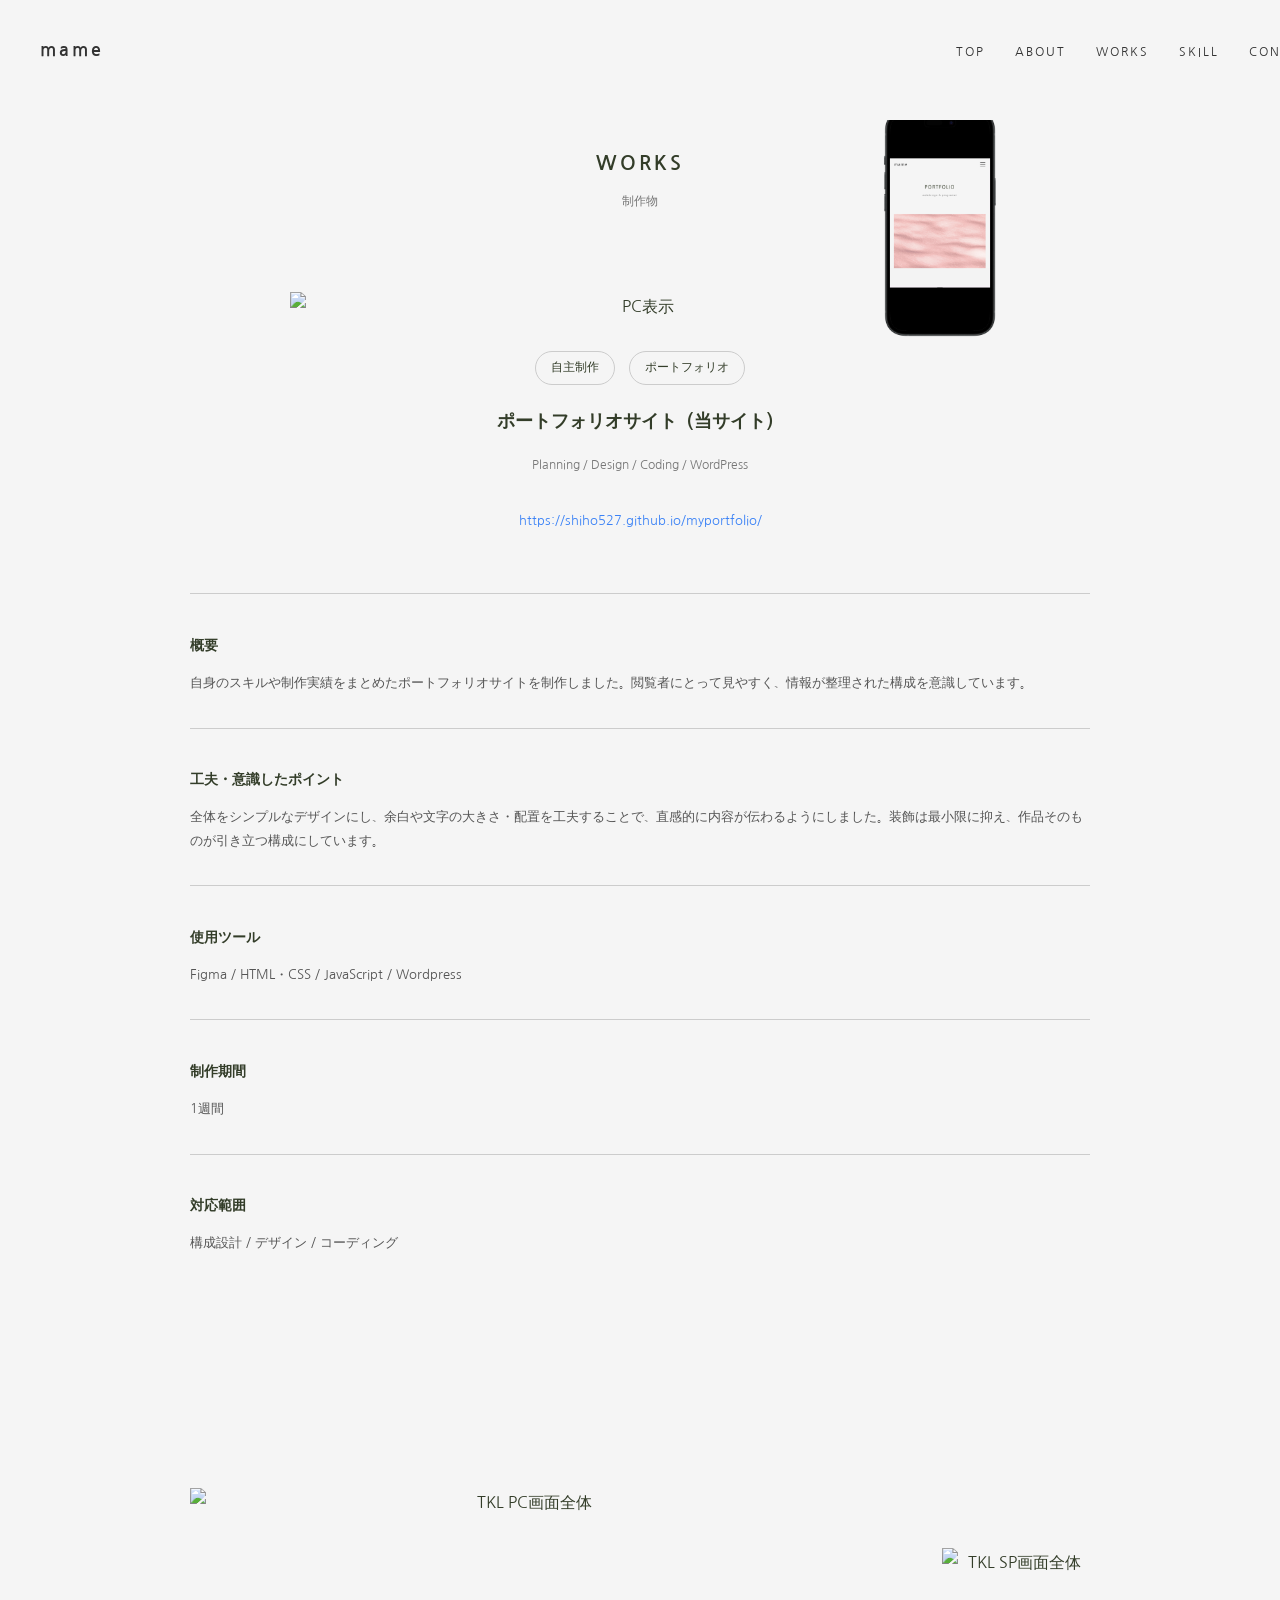
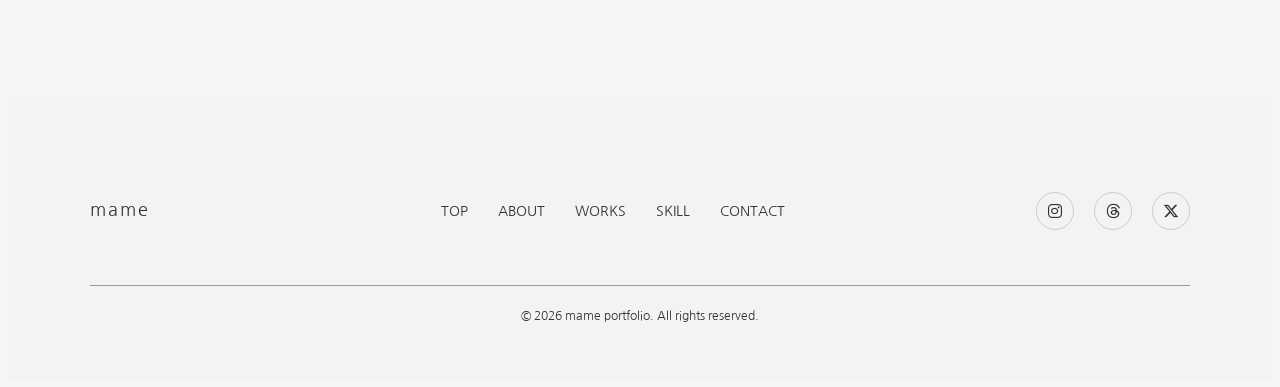
==== works-detail2.html @ fbf35c8f "works-detail2サイトのURL入力" ====
<!doctype html>
<html lang="ja">
  <head>
    <meta charset="utf-8" />
    <title>WORKS DETAIL</title>
    <meta name="viewport" content="width=device-width, initial-scale=1" />

    <link rel="stylesheet" href="https://unpkg.com/ress/dist/ress.min.css" />

    <!-- font -->
    <link rel="preconnect" href="https://fonts.googleapis.com" />
    <link rel="preconnect" href="https://fonts.gstatic.com" crossorigin />
    <link
      href="https://fonts.googleapis.com/css2?family=Nanum+Gothic&display=swap"
      rel="stylesheet"
    />

    <!-- アイコン -->
    <link
      rel="stylesheet"
      href="https://cdnjs.cloudflare.com/ajax/libs/font-awesome/6.5.0/css/all.min.css"
    />

    <link rel="stylesheet" href="css/main.css" />
  </head>

  <body>
    <!-- Header -->
    <header class="header">
      <div class="header-inner">
        <a href="index.html">
          <h1 class="logo">mame</h1>
        </a>

        <!-- ハンバーガー -->
        <div class="hamburger">
          <span></span>
          <span></span>
          <span></span>
        </div>

        <nav class="nav">
          <ul>
            <li><a href="index.html">TOP</a></li>
            <li><a href="index.html#about">ABOUT</a></li>
            <li><a href="index.html#works">WORKS</a></li>
            <li><a href="index.html#skill">SKILL</a></li>
            <li><a href="contact.html">CONTACT</a></li>
          </ul>
        </nav>
      </div>
    </header>

    <main>
      <!-- ===== Works Detail ===== -->
      <section class="works-detail">
        <div class="works-detail-inner">
          <!-- タイトル -->
          <div class="works-heading">
            <h2>WORKS</h2>
            <p>制作物</p>
          </div>

          <!-- メイン画像 -->
          <div class="works-visual">
            <div class="device pc">
              <img src="img/works2-pc.png" alt="PC表示" />
            </div>

            <div class="device sp">
              <img src="img/works2-sp.png" alt="スマホ表示" />
            </div>
          </div>

          <!-- タグ -->
          <div class="works-tags">
            <span>自主制作</span>
            <span>ポートフォリオ</span>
          </div>

          <!-- タイトル -->
          <h3 class="works-title">ポートフォリオサイト（当サイト）</h3>
          <p class="works-meta">Planning / Design / Coding / WordPress</p>

          <!-- URL -->
          <a
            href="https://shiho527.github.io/myportfolio/"
            class="works-link"
            target="_blank"
          >
            https://shiho527.github.io/myportfolio/
          </a>

          <!-- ===== 詳細 ===== -->
          <div class="works-info">
            <div class="info-block">
              <h4>概要</h4>
              <p>
                自身のスキルや制作実績をまとめたポートフォリオサイトを制作しました。閲覧者にとって見やすく、情報が整理された構成を意識しています。
              </p>
            </div>

            <div class="info-block">
              <h4>工夫・意識したポイント</h4>
              <p>
                全体をシンプルなデザインにし、余白や文字の大きさ・配置を工夫することで、直感的に内容が伝わるようにしました。装飾は最小限に抑え、作品そのものが引き立つ構成にしています。
              </p>
            </div>

            <div class="info-block">
              <h4>使用ツール</h4>
              <p>Figma / HTML・CSS / JavaScript / Wordpress</p>
            </div>

            <div class="info-block">
              <h4>制作期間</h4>
              <p>1週間</p>
            </div>

            <div class="info-block">
              <h4>対応範囲</h4>
              <p>構成設計 / デザイン / コーディング</p>
            </div>
          </div>

          <!-- ===== WEBページ画像 ===== -->
          <div class="works-page">
            <img
              src="img/works2-pc-detail.png"
              class="pc-page"
              alt="TKL PC画面全体"
            />
            <img
              src="img/works2-sp-detail.png"
              class="sp-page"
              alt="TKL SP画面全体"
            />
          </div>
        </div>
      </section>
    </main>

    <footer class="footer">
      <div class="footer-inner">
        <!-- 上段 -->
        <div class="footer-top">
          <!-- ロゴ -->
          <div class="footer-logo">
            <a href="index.html">
              <p>mame</p>
            </a>
          </div>

          <!-- ナビ -->
          <nav class="footer-nav">
            <ul>
              <li><a href="index.html">TOP</a></li>
              <li><a href="index.html#about">ABOUT</a></li>
              <li><a href="index.html#works">WORKS</a></li>
              <li><a href="index.html#skill">SKILL</a></li>
              <li><a href="contact.html">CONTACT</a></li>
            </ul>
          </nav>

          <!-- SNS -->
          <div class="footer-sns">
            <a
              href="https://www.instagram.com/_mame5555?igsh=YThjaHd5Mjh5M2Q2&utm_source=qr"
              ><i class="fa-brands fa-instagram"></i
            ></a>
            <a href="https://www.threads.com/@_mame5555?igshid=NTc4MTIwNjQ2YQ=="
              ><i class="fa-brands fa-threads"></i
            ></a>
            <a href="https://x.com/__mame5555?s=21&t=Xrj8gj-cx_z5ETrhMC7AMg"
              ><i class="fa-brands fa-x-twitter"></i
            ></a>
          </div>
        </div>

        <!-- 線 -->
        <div class="footer-line"></div>

        <!-- コピー -->
        <div class="footer-copy">
          <p>© 2026 mame portfolio. All rights reserved.</p>
        </div>
      </div>
    </footer>
  </body>
</html>
---- css/main.css ----
@charset "UTF-8";
/* ================= header ================= */
.header {
  position: fixed;
  top: 0;
  left: 0;
  width: 100%;
  height: 80px;
  padding: 20px 40px;
  background-color: #f5f5f5;
  z-index: 1000;
}
@media screen and (max-width: 768px) {
  .header {
    height: 70px;
    padding: 15px 20px;
  }
}
.header-inner {
  display: flex;
  justify-content: space-between;
  align-items: center;
}

/* ロゴ */
.logo {
  font-size: 18px;
  letter-spacing: 3px;
}

/* ================= ハンバーガー ================= */
.hamburger {
  display: none;
  width: 25px;
  height: 20px;
  position: relative;
  cursor: pointer;
  z-index: 1100;
}
.hamburger span {
  position: absolute;
  width: 100%;
  height: 2px;
  background: #333;
  left: 0;
  transition: 0.3s;
}
.hamburger span:nth-child(1) {
  top: 0;
}
.hamburger span:nth-child(2) {
  top: 9px;
}
.hamburger span:nth-child(3) {
  bottom: 0;
}
@media screen and (max-width: 768px) {
  .hamburger {
    display: block;
  }
}

/* ================= ナビ ================= */
.nav ul {
  display: flex;
  gap: 30px;
  list-style: none;
}
.nav a {
  text-decoration: none;
  color: #333;
  font-size: 12px;
  letter-spacing: 2px;
}
.nav a:hover {
  opacity: 0.6;
  color: #e1306c;
}
.nav {
  /* スマホ */
}
@media screen and (max-width: 768px) {
  .nav {
    position: fixed;
    top: 0;
    right: -100%;
    width: 70%;
    height: 100vh;
    background: #fff;
    padding-top: 100px;
    transition: 0.3s;
  }
  .nav ul {
    flex-direction: column;
    gap: 25px;
    text-align: center;
  }
}

/* ================= 開いた状態 ================= */
.header.open .nav {
  right: 0;
}
.header.open .hamburger span:nth-child(1) {
  transform: rotate(45deg);
  top: 9px;
}
.header.open .hamburger span:nth-child(2) {
  opacity: 0;
}
.header.open .hamburger span:nth-child(3) {
  transform: rotate(-45deg);
  bottom: 9px;
}

.about {
  background: #f3f3f3;
  padding: 120px 0;
}
@media screen and (max-width: 1024px) {
  .about {
    padding: 100px 0;
  }
}
@media screen and (max-width: 768px) {
  .about {
    padding: 80px 0;
  }
}
.about-inner {
  width: 90%;
  max-width: 1100px;
  margin: 0 auto;
}
.about {
  /* タイトル */
}
.about-heading {
  text-align: center;
  margin-bottom: 100px;
}
@media screen and (max-width: 768px) {
  .about-heading {
    margin-bottom: 60px;
  }
}
.about-heading h2 {
  font-size: 20px;
  letter-spacing: 4px;
  margin-bottom: 10px;
}
.about-heading p {
  font-size: 12px;
  color: #777;
  letter-spacing: 2px;
}
.about {
  /* コンテンツ */
}
.about-content {
  display: grid;
  grid-template-columns: 1fr 1fr;
  gap: 80px;
  align-items: center;
}
@media screen and (max-width: 1024px) {
  .about-content {
    gap: 40px;
  }
}
@media screen and (max-width: 768px) {
  .about-content {
    grid-template-columns: 1fr;
    gap: 40px;
  }
}
.about {
  /* 画像 */
}
.about-images {
  position: relative;
  height: 580px;
  width: 100%;
  max-width: 400px;
  margin: 0 auto;
}
.about-images .img-large {
  width: 280px;
  height: 280px;
  position: absolute;
  top: 0;
  left: 40%;
  transform: translateX(-50%) scale(0.98);
  opacity: 0;
  transition: opacity 1.2s ease, transform 1.2s ease;
}
.about-images .img-large img {
  width: 100%;
  height: 100%;
  -o-object-fit: cover;
     object-fit: cover;
}
.about-images .img-small {
  width: 180px;
  height: 220px;
  position: absolute;
  bottom: 0;
  left: 70%;
  transform: translateX(-50%) scale(0.98);
  opacity: 0;
  transition: opacity 1.2s ease, transform 1.2s ease;
  transition-delay: 0.3s;
}
.about-images .img-small img {
  width: 100%;
  height: 100%;
  -o-object-fit: cover;
     object-fit: cover;
}
.about-images .fade-in {
  opacity: 1;
  transform: translateX(-50%) scale(1);
}
.about-images {
  /* =============================
    タブレット
  ============================= */
}
@media screen and (max-width: 1024px) {
  .about-images {
    height: 480px;
  }
  .about-images .img-large {
    width: 240px;
    height: 240px;
  }
  .about-images .img-small {
    width: 150px;
    height: 190px;
    transform: translateX(-25%) scale(0.98);
  }
}
.about-images {
  /* =============================
    スマホ
  ============================= */
}
@media screen and (max-width: 768px) {
  .about-images {
    height: 320px;
  }
  .about-images .img-large {
    width: 200px;
    height: 200px;
    position: absolute;
    top: 0;
    left: 20%;
    transform: translateX(-50%) scale(0.98);
  }
  .about-images .img-small {
    width: 160px;
    height: 120px;
    position: absolute;
    bottom: 10%;
    left: 80%;
    transform: translateX(-50%) scale(0.98);
  }
  .about-images .fade-in {
    transform: translateX(-50%) scale(1);
  }
}
.about {
  /* テキスト */
}
@media screen and (max-width: 768px) {
  .about-text {
    text-align: center;
  }
}
.about-text h3 {
  font-size: 18px;
  letter-spacing: 3px;
  margin-bottom: 30px;
}
.about-text .name-jp {
  font-size: 12px;
  font-weight: 200;
}
.about-text p {
  font-size: 14px;
  line-height: 2;
  color: #333;
}

.works {
  background: #f3f3f3;
  padding: 120px 0 80px;
}
@media screen and (max-width: 1024px) {
  .works {
    padding: 100px 0 60px;
  }
}
@media screen and (max-width: 768px) {
  .works {
    padding: 80px 0 40px;
  }
}
.works-inner {
  width: 90%;
  max-width: 1100px;
  margin: 0 auto;
}
.works {
  /* ===== タイトル ===== */
}
.works-heading {
  text-align: center;
  margin-bottom: 80px;
}
@media screen and (max-width: 768px) {
  .works-heading {
    margin-bottom: 50px;
  }
}
.works-heading h2 {
  font-size: 20px;
  letter-spacing: 4px;
  margin-bottom: 10px;
}
.works-heading p {
  font-size: 12px;
  color: #777;
  margin-bottom: 20px;
}
.works-nav {
  display: flex;
  justify-content: center;
  gap: 20px;
  font-size: 12px;
  color: #555;
}
@media screen and (max-width: 768px) {
  .works-nav {
    flex-wrap: wrap;
    gap: 10px;
  }
}
.works {
  /* ===== グループ ===== */
}
.works-group {
  margin-bottom: 100px;
}
@media screen and (max-width: 768px) {
  .works-group {
    margin-bottom: 60px;
  }
}
.works-category {
  font-size: 12px;
  margin-bottom: 20px;
  color: #555;
  letter-spacing: 1px;
}
.works {
  /* ===== カード一覧 ===== */
}
.works-list {
  display: grid;
  grid-template-columns: repeat(3, 1fr);
  gap: 30px;
}
@media screen and (max-width: 1024px) {
  .works-list {
    grid-template-columns: repeat(2, 1fr);
  }
}
@media screen and (max-width: 768px) {
  .works-list {
    grid-template-columns: 1fr;
    gap: 20px;
  }
}
.works {
  /* ===== カード ===== */
}
.works-card {
  display: flex;
  flex-direction: column;
  transition: transform 0.3s;
}
.works-card:hover {
  transform: translateY(-5px);
}
.works-card .thumb {
  width: 100%;
  aspect-ratio: 16/9;
  margin-bottom: 15px;
  overflow: hidden;
  background: #ccc;
}
.works-card .thumb img {
  width: 100%;
  height: 100%;
  -o-object-fit: cover;
     object-fit: cover;
  display: block;
  transition: transform 0.3s;
  border: 3px solid #fff;
}
.works-card {
  /* hover */
}
.works-card:hover .thumb img {
  transform: scale(1.05);
}
.works-card h3 {
  font-size: 14px;
  margin-bottom: 10px;
}
.works-card p {
  font-size: 12px;
  line-height: 1.6;
  margin-bottom: 10px;
  color: #333;
}
.works {
  /* ===== タグ ===== */
}
.works .tags {
  display: flex;
  flex-wrap: wrap;
  gap: 5px;
}
.works .tags span {
  font-size: 10px;
  padding: 4px 6px;
  border: 1px solid #ccc;
  background: #fff;
}
.works {
  /* ===== moreボタン ===== */
}
.works-more {
  text-align: center;
  margin-top: 60px;
}
@media screen and (max-width: 768px) {
  .works-more {
    margin-top: 40px;
  }
}
.works-more a {
  display: inline-block;
  padding: 8px 20px;
  border: 1px solid #333;
  font-size: 12px;
  text-decoration: none;
  color: #333;
  transition: 0.3s;
}
.works-more a:hover {
  background: #333;
  color: #fff;
}

.skill {
  background: #f3f3f3;
  padding-bottom: 120px;
}
@media screen and (max-width: 1024px) {
  .skill {
    padding-bottom: 100px;
  }
}
@media screen and (max-width: 768px) {
  .skill {
    padding-bottom: 80px;
  }
}
.skill-inner {
  width: 90%;
  max-width: 900px;
  margin: 0 auto;
}
.skill {
  /* タイトル */
}
.skill-heading {
  text-align: center;
  margin-bottom: 80px;
}
@media screen and (max-width: 768px) {
  .skill-heading {
    margin-bottom: 50px;
  }
}
.skill-heading h2 {
  font-size: 20px;
  letter-spacing: 4px;
  margin-bottom: 10px;
}
.skill-heading p {
  font-size: 12px;
  color: #777;
}
.skill {
  /* リスト */
}
.skill-list {
  display: grid;
  grid-template-columns: repeat(2, 1fr);
  gap: 30px 40px;
  list-style: none;
  padding: 0;
  margin: 0;
}
@media screen and (max-width: 1024px) {
  .skill-list {
    gap: 20px;
  }
}
@media screen and (max-width: 768px) {
  .skill-list {
    grid-template-columns: 1fr;
    gap: 15px;
  }
}
.skill {
  /* カード */
}
.skill-item {
  display: flex;
  gap: 15px;
  background: #e9e9e9;
  padding: 20px;
  align-items: flex-start;
  transition: 0.3s;
}
@media screen and (max-width: 768px) {
  .skill-item {
    padding: 15px;
  }
}
.skill-item:hover {
  background: #fff;
  transform: translateY(-3px);
  box-shadow: 0 5px 15px rgba(0, 0, 0, 0.05);
}
.skill-item img {
  width: 40px;
  height: 40px;
  -o-object-fit: contain;
     object-fit: contain;
}
@media screen and (max-width: 768px) {
  .skill-item img {
    width: 32px;
    height: 32px;
  }
}
.skill {
  /* テキスト */
}
.skill-text .skill-name {
  font-size: 14px;
  font-weight: bold;
  margin-bottom: 8px;
  letter-spacing: 1px;
}
.skill-text .skill-desc {
  font-size: 12px;
  line-height: 1.6;
  color: #333;
}

.footer {
  background: #f3f3f3;
  padding: 80px 0 40px;
}
@media screen and (max-width: 768px) {
  .footer {
    padding: 60px 0 30px;
  }
}
.footer-inner {
  width: 90%;
  max-width: 1100px;
  margin: 0 auto;
}
.footer {
  /* 上段 */
}
.footer-top {
  display: flex;
  justify-content: space-between;
  align-items: center;
  margin-bottom: 40px;
}
@media screen and (max-width: 768px) {
  .footer-top {
    flex-direction: column;
    gap: 30px;
  }
}
.footer {
  /* ロゴ */
}
.footer-logo p {
  font-size: 18px;
  letter-spacing: 2px;
}
.footer {
  /* ナビ */
}
.footer-nav ul {
  display: flex;
  gap: 30px;
  list-style: none;
}
@media screen and (max-width: 768px) {
  .footer-nav ul {
    flex-wrap: wrap;
    justify-content: center;
    gap: 15px 20px;
  }
}
.footer-nav a {
  text-decoration: none;
  font-size: 14px;
  color: #333;
  transition: 0.3s;
}
.footer-nav a:hover {
  opacity: 0.6;
  color: #e1306c;
}
.footer {
  /* SNS */
}
.footer-sns {
  display: flex;
  gap: 20px;
}
.footer-sns a {
  width: 36px;
  height: 36px;
  border: 1px solid #ccc;
  border-radius: 50%;
  display: flex;
  align-items: center;
  justify-content: center;
  color: #333;
  transition: 0.3s;
}
.footer-sns a:visited {
  color: #333;
}
.footer-sns a:hover {
  background: #e1306c;
  color: #fff;
  border-color: #e1306c;
}
.footer {
  /* 線 */
}
.footer-line {
  height: 1px;
  background: #999;
  margin-bottom: 20px;
}
.footer {
  /* コピー */
}
.footer-copy {
  text-align: center;
}
.footer-copy p {
  font-size: 12px;
  color: #333;
}
.footer {
  /* to-top */
}
.footer .to-top {
  position: fixed;
  bottom: 30px;
  right: 40px;
  background-color: #3f3f3f;
  border: 1px solid #3f3f3f;
  width: 30px;
  height: 30px;
  border-radius: 50%;
  z-index: 30;
  transition: 0.3s;
}
.footer .to-top::after {
  content: "";
  position: absolute;
  left: 9px;
  bottom: 11px;
  width: 0;
  height: 0;
  border-style: solid;
  border-width: 0px 4px 6px 4px;
  border-color: transparent transparent #fff transparent;
}

.hero {
  margin-top: 80px;
  display: flex;
  flex-direction: column;
  justify-content: center;
  align-items: center;
  /* ===== タブレット ===== */
}
@media screen and (max-width: 1024px) {
  .hero {
    margin-top: 70px;
  }
}
.hero {
  /* ===== スマホ ===== */
}
@media screen and (max-width: 768px) {
  .hero {
    margin-top: 60px;
  }
}

/* ===== テキスト ===== */
.hero-text {
  margin-block: 100px 120px;
}
.hero-text h2 {
  font-size: 28px;
  letter-spacing: 5px;
  text-align: center;
}
@media screen and (max-width: 768px) {
  .hero-text h2 {
    font-size: 22px;
    letter-spacing: 3px;
  }
}
.hero-text p {
  font-size: 12px;
  letter-spacing: 3px;
  margin-top: 10px;
  text-align: center;
  color: #777;
}
@media screen and (max-width: 768px) {
  .hero-text p {
    font-size: 11px;
    letter-spacing: 2px;
  }
}
@media screen and (max-width: 1024px) {
  .hero-text {
    margin-block: 80px 100px;
  }
}
@media screen and (max-width: 768px) {
  .hero-text {
    margin-block: 60px 80px;
  }
}

/* ===== 画像 ===== */
.hero-img {
  width: 100%;
  height: 420px;
  text-align: center;
}
.hero-img img {
  width: 80%;
  height: 100%;
  -o-object-fit: cover;
     object-fit: cover;
}
.hero-img {
  /* ===== タブレット ===== */
}
@media screen and (max-width: 1024px) {
  .hero-img {
    height: 360px;
  }
  .hero-img img {
    width: 90%;
  }
}
.hero-img {
  /* ===== スマホ ===== */
}
@media screen and (max-width: 768px) {
  .hero-img {
    height: 260px;
  }
  .hero-img img {
    width: 92%;
  }
}

/* ===== works detail ===== */
.works-detail {
  padding: 120px 20px;
  text-align: center;
}
.works-detail-inner {
  max-width: 900px;
  margin: 0 auto;
}
.works-detail {
  /* タイトル */
}
.works-detail .works-heading h2 {
  font-size: 20px;
  letter-spacing: 3px;
}
.works-detail .works-heading p {
  font-size: 12px;
  color: #777;
  margin-top: 5px;
}
.works-detail {
  /* メイン画像 */
}
.works-detail .works-visual {
  position: relative;
  margin-top: 60px;
  text-align: center;
}
.works-detail .works-visual .device img {
  width: 100%;
  display: block;
}
.works-detail .works-visual {
  /* PC（ベース） */
}
.works-detail .works-visual .pc {
  max-width: 700px;
  margin: 0 auto;
}
.works-detail .works-visual {
  /* スマホ（重ねる） */
}
.works-detail .works-visual .sp {
  position: absolute;
  right: 10%;
  bottom: -20px;
  width: 120px;
}
.works-detail .works-visual .sp img {
  width: 100%;
}
.works-detail {
  /* タグ */
}
.works-detail .works-tags {
  margin-top: 30px;
}
.works-detail .works-tags span {
  display: inline-block;
  border: 1px solid #ccc;
  padding: 5px 15px;
  font-size: 12px;
  margin: 0 5px;
  border-radius: 20px;
}
.works-detail {
  /* タイトル */
}
.works-detail .works-title {
  margin-top: 20px;
  font-size: 18px;
}
.works-detail .works-meta {
  font-size: 12px;
  color: #777;
  margin-top: 5px;
}
.works-detail {
  /* URL */
}
.works-detail .works-link {
  display: inline-block;
  margin-top: 20px;
  font-size: 13px;
  color: #3b82f6;
}
.works-detail {
  /* ===== 詳細情報 ===== */
}
.works-detail .works-info {
  margin-top: 60px;
  text-align: left;
}
.works-detail .works-info .info-block {
  border-top: 1px solid #ccc;
  padding: 20px 0;
}
.works-detail .works-info .info-block h4 {
  font-size: 14px;
  margin-bottom: 10px;
}
.works-detail .works-info .info-block p {
  font-size: 13px;
  line-height: 1.8;
  color: #555;
}
.works-detail .works-page {
  display: flex;
  gap: 80px;
  margin-top: 200px;
}
.works-detail .works-page .pc-page {
  width: 82%;
  -o-object-fit: cover;
     object-fit: cover;
}
.works-detail .works-page .sp-page {
  margin-top: 60px;
  width: 18%;
  -o-object-fit: cover;
     object-fit: cover;
}

.contact {
  padding: 120px 20px;
  text-align: center;
}
.contact-inner {
  max-width: 600px;
  margin: 0 auto;
}
.contact {
  /* タイトル */
}
.contact-heading h2 {
  font-size: 20px;
  letter-spacing: 3px;
}
.contact-heading p {
  font-size: 12px;
  color: #777;
  margin-top: 5px;
}
.contact {
  /* フォーム */
}
.contact .contact-form {
  margin-top: 60px;
  text-align: left;
}
.contact .contact-form .form-item {
  margin-bottom: 30px;
}
.contact .contact-form .form-item label {
  display: block;
  font-size: 13px;
  margin-bottom: 8px;
}
.contact .contact-form .form-item input,
.contact .contact-form .form-item textarea {
  width: 100%;
  padding: 10px;
  border: 1px solid #ccc;
  font-size: 14px;
}
.contact .contact-form .form-item textarea {
  resize: none;
}
.contact .contact-form .form-submit {
  text-align: center;
}
.contact .contact-form .form-submit button {
  position: relative;
  background: none;
  border: none;
  font-size: 13px;
  letter-spacing: 2px;
  cursor: pointer;
  padding-bottom: 5px;
}
.contact .contact-form .form-submit button::after {
  content: "";
  position: absolute;
  left: 0;
  bottom: 0;
  width: 0;
  height: 1px;
  background: #333;
  transition: 0.3s;
}
.contact .contact-form .form-submit button:hover::after {
  width: 100%;
}

body {
  font-family: "Nanum Gothic", sans-serif;
  color: #333d29;
  line-height: 1.8;
  background: #f5f5f5;
}

img {
  max-width: 100%;
}

li {
  list-style: none;
}

a {
  text-decoration: none;
  display: inline-block;
  color: #333;
}/*# sourceMappingURL=main.css.map */
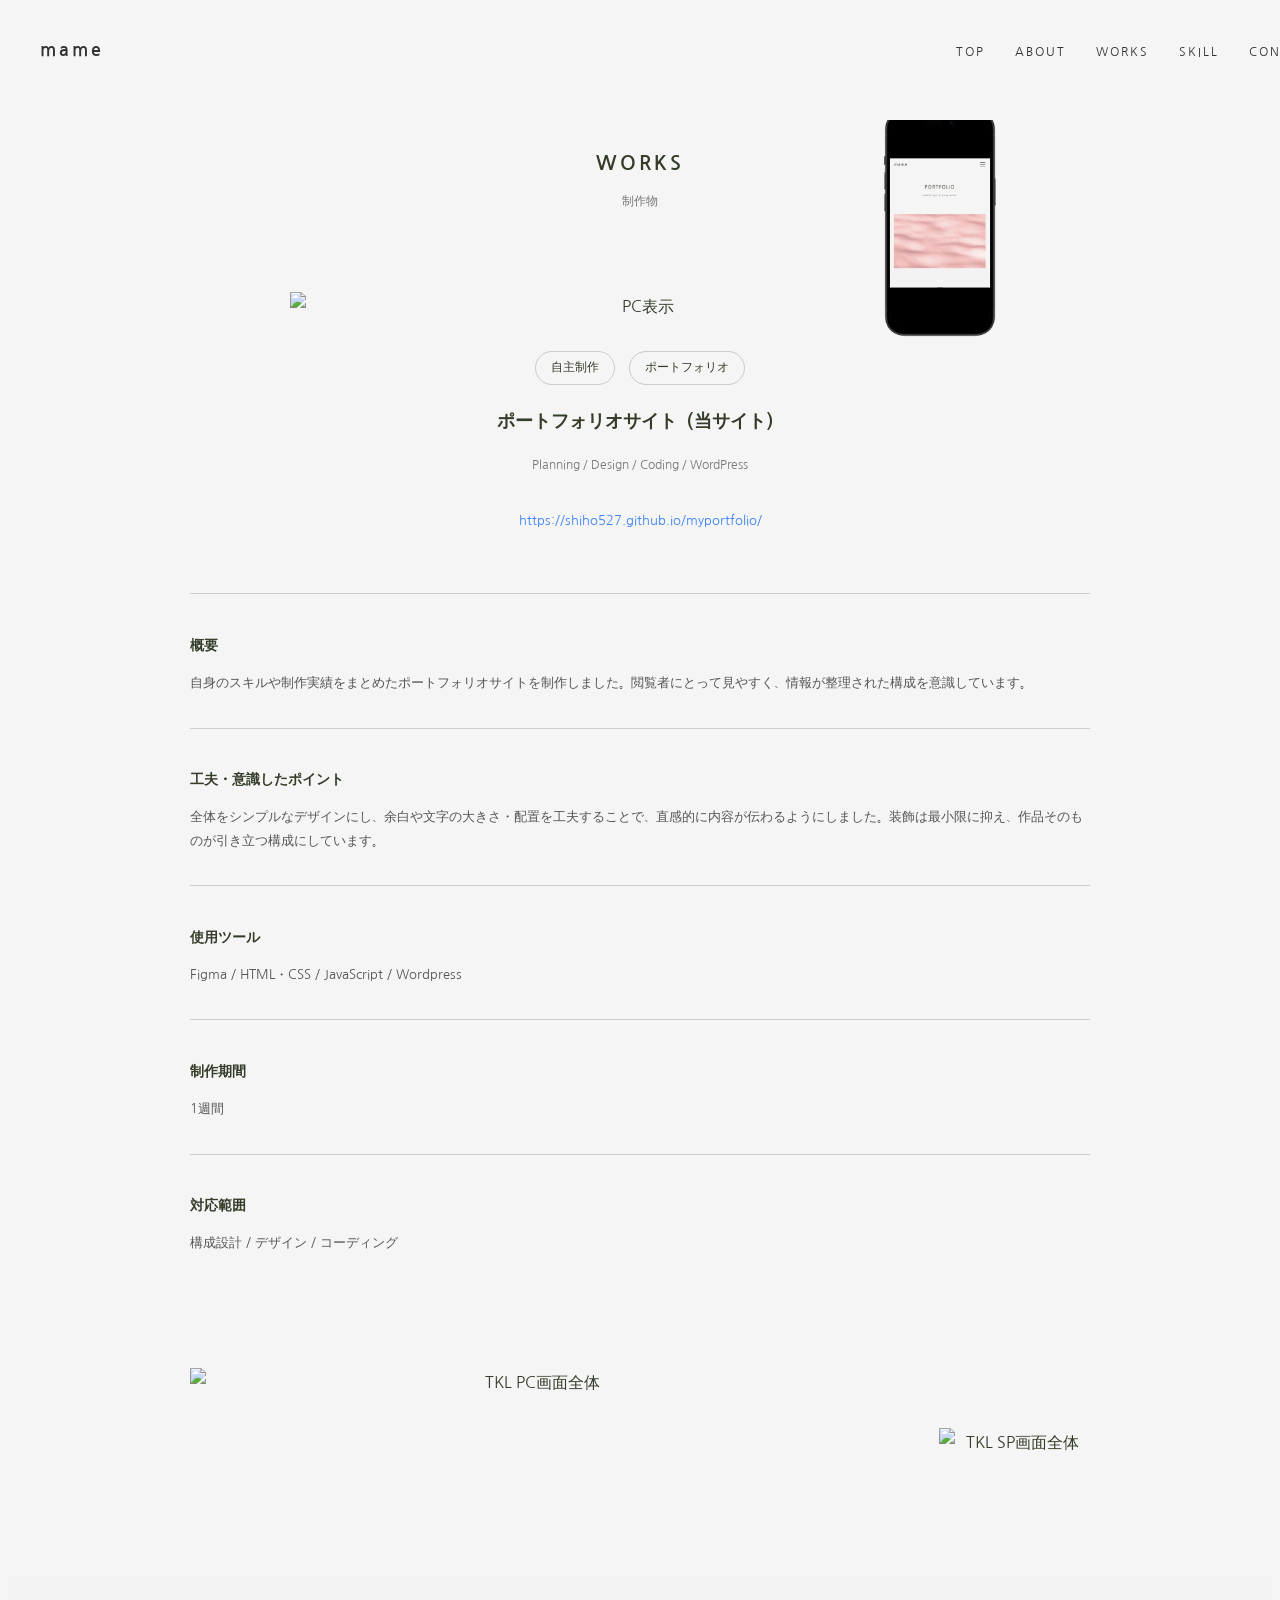
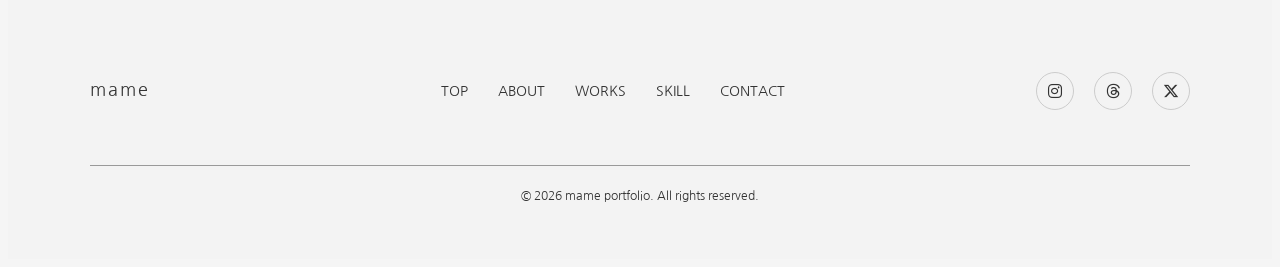
==== commit 1f94785a: "“”" ====
--- a/works-detail2.html
+++ b/works-detail2.html
@@ -84,7 +84,7 @@
 
           <!-- URL -->
           <a
-            href="https://shiho527.github.io/myportfolio/"
+            href="https://mame55555.github.io/myportfolio/index.html"
             class="works-link"
             target="_blank"
           >
--- a/css/main.css
+++ b/css/main.css
@@ -61,6 +61,9 @@
 }
 
 /* ================= ナビ ================= */
+.nav {
+  /* スマホ */
+}
 .nav ul {
   display: flex;
   gap: 30px;
@@ -75,9 +78,6 @@
 .nav a:hover {
   opacity: 0.6;
   color: #e1306c;
-}
-.nav {
-  /* スマホ */
 }
 @media screen and (max-width: 768px) {
   .nav {
@@ -116,6 +116,10 @@
 .about {
   background: #f3f3f3;
   padding: 120px 0;
+  /* タイトル */
+  /* コンテンツ */
+  /* 画像 */
+  /* テキスト */
 }
 @media screen and (max-width: 1024px) {
   .about {
@@ -132,9 +136,6 @@
   max-width: 1100px;
   margin: 0 auto;
 }
-.about {
-  /* タイトル */
-}
 .about-heading {
   text-align: center;
   margin-bottom: 100px;
@@ -153,9 +154,6 @@
   font-size: 12px;
   color: #777;
   letter-spacing: 2px;
-}
-.about {
-  /* コンテンツ */
 }
 .about-content {
   display: grid;
@@ -174,15 +172,18 @@
     gap: 40px;
   }
 }
-.about {
-  /* 画像 */
-}
 .about-images {
   position: relative;
   height: 580px;
   width: 100%;
   max-width: 400px;
   margin: 0 auto;
+  /* =============================
+    タブレット
+  ============================= */
+  /* =============================
+    スマホ
+  ============================= */
 }
 .about-images .img-large {
   width: 280px;
@@ -221,11 +222,6 @@
   opacity: 1;
   transform: translateX(-50%) scale(1);
 }
-.about-images {
-  /* =============================
-    タブレット
-  ============================= */
-}
 @media screen and (max-width: 1024px) {
   .about-images {
     height: 480px;
@@ -239,11 +235,6 @@
     height: 190px;
     transform: translateX(-25%) scale(0.98);
   }
-}
-.about-images {
-  /* =============================
-    スマホ
-  ============================= */
 }
 @media screen and (max-width: 768px) {
   .about-images {
@@ -269,9 +260,6 @@
     transform: translateX(-50%) scale(1);
   }
 }
-.about {
-  /* テキスト */
-}
 @media screen and (max-width: 768px) {
   .about-text {
     text-align: center;
@@ -295,6 +283,12 @@
 .works {
   background: #f3f3f3;
   padding: 120px 0 80px;
+  /* ===== タイトル ===== */
+  /* ===== グループ ===== */
+  /* ===== カード一覧 ===== */
+  /* ===== カード ===== */
+  /* ===== タグ ===== */
+  /* ===== moreボタン ===== */
 }
 @media screen and (max-width: 1024px) {
   .works {
@@ -311,9 +305,6 @@
   max-width: 1100px;
   margin: 0 auto;
 }
-.works {
-  /* ===== タイトル ===== */
-}
 .works-heading {
   text-align: center;
   margin-bottom: 80px;
@@ -346,9 +337,6 @@
     gap: 10px;
   }
 }
-.works {
-  /* ===== グループ ===== */
-}
 .works-group {
   margin-bottom: 100px;
 }
@@ -362,9 +350,6 @@
   margin-bottom: 20px;
   color: #555;
   letter-spacing: 1px;
-}
-.works {
-  /* ===== カード一覧 ===== */
 }
 .works-list {
   display: grid;
@@ -382,13 +367,11 @@
     gap: 20px;
   }
 }
-.works {
-  /* ===== カード ===== */
-}
 .works-card {
   display: flex;
   flex-direction: column;
   transition: transform 0.3s;
+  /* hover */
 }
 .works-card:hover {
   transform: translateY(-5px);
@@ -409,9 +392,6 @@
   transition: transform 0.3s;
   border: 3px solid #fff;
 }
-.works-card {
-  /* hover */
-}
 .works-card:hover .thumb img {
   transform: scale(1.05);
 }
@@ -424,9 +404,6 @@
   line-height: 1.6;
   margin-bottom: 10px;
   color: #333;
-}
-.works {
-  /* ===== タグ ===== */
 }
 .works .tags {
   display: flex;
@@ -439,9 +416,6 @@
   border: 1px solid #ccc;
   background: #fff;
 }
-.works {
-  /* ===== moreボタン ===== */
-}
 .works-more {
   text-align: center;
   margin-top: 60px;
@@ -468,6 +442,10 @@
 .skill {
   background: #f3f3f3;
   padding-bottom: 120px;
+  /* タイトル */
+  /* リスト */
+  /* カード */
+  /* テキスト */
 }
 @media screen and (max-width: 1024px) {
   .skill {
@@ -484,9 +462,6 @@
   max-width: 900px;
   margin: 0 auto;
 }
-.skill {
-  /* タイトル */
-}
 .skill-heading {
   text-align: center;
   margin-bottom: 80px;
@@ -505,12 +480,10 @@
   font-size: 12px;
   color: #777;
 }
-.skill {
-  /* リスト */
-}
 .skill-list {
   display: grid;
   grid-template-columns: repeat(2, 1fr);
+  grid-auto-rows: 1fr;
   gap: 30px 40px;
   list-style: none;
   padding: 0;
@@ -524,11 +497,9 @@
 @media screen and (max-width: 768px) {
   .skill-list {
     grid-template-columns: 1fr;
+    grid-auto-rows: auto;
     gap: 15px;
   }
-}
-.skill {
-  /* カード */
 }
 .skill-item {
   display: flex;
@@ -536,6 +507,7 @@
   background: #e9e9e9;
   padding: 20px;
   align-items: flex-start;
+  align-self: stretch;
   transition: 0.3s;
 }
 @media screen and (max-width: 768px) {
@@ -553,15 +525,13 @@
   height: 40px;
   -o-object-fit: contain;
      object-fit: contain;
+  flex-shrink: 0;
 }
 @media screen and (max-width: 768px) {
   .skill-item img {
     width: 32px;
     height: 32px;
   }
-}
-.skill {
-  /* テキスト */
 }
 .skill-text .skill-name {
   font-size: 14px;
@@ -578,6 +548,13 @@
 .footer {
   background: #f3f3f3;
   padding: 80px 0 40px;
+  /* 上段 */
+  /* ロゴ */
+  /* ナビ */
+  /* SNS */
+  /* 線 */
+  /* コピー */
+  /* to-top */
 }
 @media screen and (max-width: 768px) {
   .footer {
@@ -589,9 +566,6 @@
   max-width: 1100px;
   margin: 0 auto;
 }
-.footer {
-  /* 上段 */
-}
 .footer-top {
   display: flex;
   justify-content: space-between;
@@ -604,15 +578,9 @@
     gap: 30px;
   }
 }
-.footer {
-  /* ロゴ */
-}
 .footer-logo p {
   font-size: 18px;
   letter-spacing: 2px;
-}
-.footer {
-  /* ナビ */
 }
 .footer-nav ul {
   display: flex;
@@ -636,9 +604,6 @@
   opacity: 0.6;
   color: #e1306c;
 }
-.footer {
-  /* SNS */
-}
 .footer-sns {
   display: flex;
   gap: 20px;
@@ -662,26 +627,17 @@
   color: #fff;
   border-color: #e1306c;
 }
-.footer {
-  /* 線 */
-}
 .footer-line {
   height: 1px;
   background: #999;
   margin-bottom: 20px;
 }
-.footer {
-  /* コピー */
-}
 .footer-copy {
   text-align: center;
 }
 .footer-copy p {
   font-size: 12px;
   color: #333;
-}
-.footer {
-  /* to-top */
 }
 .footer .to-top {
   position: fixed;
@@ -714,14 +670,12 @@
   justify-content: center;
   align-items: center;
   /* ===== タブレット ===== */
+  /* ===== スマホ ===== */
 }
 @media screen and (max-width: 1024px) {
   .hero {
     margin-top: 70px;
   }
-}
-.hero {
-  /* ===== スマホ ===== */
 }
 @media screen and (max-width: 768px) {
   .hero {
@@ -773,6 +727,8 @@
   width: 100%;
   height: 420px;
   text-align: center;
+  /* ===== タブレット ===== */
+  /* ===== スマホ ===== */
 }
 .hero-img img {
   width: 80%;
@@ -780,9 +736,6 @@
   -o-object-fit: cover;
      object-fit: cover;
 }
-.hero-img {
-  /* ===== タブレット ===== */
-}
 @media screen and (max-width: 1024px) {
   .hero-img {
     height: 360px;
@@ -790,9 +743,6 @@
   .hero-img img {
     width: 90%;
   }
-}
-.hero-img {
-  /* ===== スマホ ===== */
 }
 @media screen and (max-width: 768px) {
   .hero-img {
@@ -807,14 +757,23 @@
 .works-detail {
   padding: 120px 20px;
   text-align: center;
+  /* タイトル */
+  /* メイン画像 */
+  /* タグ */
+  /* タイトル */
+  /* URL */
+  /* 詳細情報 */
+  /* ページ全体画像 */
+}
+@media screen and (max-width: 768px) {
+  .works-detail {
+    padding: 80px 20px;
+  }
 }
 .works-detail-inner {
   max-width: 900px;
   margin: 0 auto;
 }
-.works-detail {
-  /* タイトル */
-}
 .works-detail .works-heading h2 {
   font-size: 20px;
   letter-spacing: 3px;
@@ -824,9 +783,6 @@
   color: #777;
   margin-top: 5px;
 }
-.works-detail {
-  /* メイン画像 */
-}
 .works-detail .works-visual {
   position: relative;
   margin-top: 60px;
@@ -836,15 +792,9 @@
   width: 100%;
   display: block;
 }
-.works-detail .works-visual {
-  /* PC（ベース） */
-}
 .works-detail .works-visual .pc {
   max-width: 700px;
   margin: 0 auto;
-}
-.works-detail .works-visual {
-  /* スマホ（重ねる） */
 }
 .works-detail .works-visual .sp {
   position: absolute;
@@ -852,11 +802,13 @@
   bottom: -20px;
   width: 120px;
 }
+@media screen and (max-width: 768px) {
+  .works-detail .works-visual .sp {
+    display: none;
+  }
+}
 .works-detail .works-visual .sp img {
   width: 100%;
-}
-.works-detail {
-  /* タグ */
 }
 .works-detail .works-tags {
   margin-top: 30px;
@@ -869,9 +821,6 @@
   margin: 0 5px;
   border-radius: 20px;
 }
-.works-detail {
-  /* タイトル */
-}
 .works-detail .works-title {
   margin-top: 20px;
   font-size: 18px;
@@ -880,9 +829,6 @@
   font-size: 12px;
   color: #777;
   margin-top: 5px;
-}
-.works-detail {
-  /* URL */
 }
 .works-detail .works-link {
   display: inline-block;
@@ -890,9 +836,6 @@
   font-size: 13px;
   color: #3b82f6;
 }
-.works-detail {
-  /* ===== 詳細情報 ===== */
-}
 .works-detail .works-info {
   margin-top: 60px;
   text-align: left;
@@ -912,13 +855,25 @@
 }
 .works-detail .works-page {
   display: flex;
-  gap: 80px;
-  margin-top: 200px;
+  gap: 60px;
+  margin-top: 80px;
+}
+@media screen and (max-width: 1024px) {
+  .works-detail .works-page {
+    flex-direction: column;
+    align-items: center;
+    gap: 40px;
+  }
 }
 .works-detail .works-page .pc-page {
   width: 82%;
   -o-object-fit: cover;
      object-fit: cover;
+}
+@media screen and (max-width: 1024px) {
+  .works-detail .works-page .pc-page {
+    width: 100%;
+  }
 }
 .works-detail .works-page .sp-page {
   margin-top: 60px;
@@ -926,18 +881,308 @@
   -o-object-fit: cover;
      object-fit: cover;
 }
+@media screen and (max-width: 1024px) {
+  .works-detail .works-page .sp-page {
+    display: none;
+  }
+}
+
+/* ===== works detail ===== */
+.works-detail {
+  padding: 120px 20px;
+  text-align: center;
+  /* タイトル */
+  /* メイン画像 */
+  /* タグ */
+  /* タイトル */
+  /* URL */
+  /* 詳細情報 */
+  /* ページ全体画像 */
+}
+@media screen and (max-width: 768px) {
+  .works-detail {
+    padding: 80px 20px;
+  }
+}
+.works-detail-inner {
+  max-width: 900px;
+  margin: 0 auto;
+}
+.works-detail .works-heading h2 {
+  font-size: 20px;
+  letter-spacing: 3px;
+}
+.works-detail .works-heading p {
+  font-size: 12px;
+  color: #777;
+  margin-top: 5px;
+}
+.works-detail .works-visual {
+  position: relative;
+  margin-top: 60px;
+  text-align: center;
+}
+.works-detail .works-visual .device img {
+  width: 100%;
+  display: block;
+}
+.works-detail .works-visual .pc {
+  max-width: 700px;
+  margin: 0 auto;
+}
+.works-detail .works-visual .sp {
+  position: absolute;
+  right: 10%;
+  bottom: -20px;
+  width: 120px;
+}
+@media screen and (max-width: 768px) {
+  .works-detail .works-visual .sp {
+    display: none;
+  }
+}
+.works-detail .works-visual .sp img {
+  width: 100%;
+}
+.works-detail .works-tags {
+  margin-top: 30px;
+}
+.works-detail .works-tags span {
+  display: inline-block;
+  border: 1px solid #ccc;
+  padding: 5px 15px;
+  font-size: 12px;
+  margin: 0 5px;
+  border-radius: 20px;
+}
+.works-detail .works-title {
+  margin-top: 20px;
+  font-size: 18px;
+}
+.works-detail .works-meta {
+  font-size: 12px;
+  color: #777;
+  margin-top: 5px;
+}
+.works-detail .works-link {
+  display: inline-block;
+  margin-top: 20px;
+  font-size: 13px;
+  color: #3b82f6;
+}
+.works-detail .works-info {
+  margin-top: 60px;
+  text-align: left;
+}
+.works-detail .works-info .info-block {
+  border-top: 1px solid #ccc;
+  padding: 20px 0;
+}
+.works-detail .works-info .info-block h4 {
+  font-size: 14px;
+  margin-bottom: 10px;
+}
+.works-detail .works-info .info-block p {
+  font-size: 13px;
+  line-height: 1.8;
+  color: #555;
+}
+.works-detail .works-page {
+  display: flex;
+  gap: 60px;
+  margin-top: 80px;
+}
+@media screen and (max-width: 1024px) {
+  .works-detail .works-page {
+    flex-direction: column;
+    align-items: center;
+    gap: 40px;
+  }
+}
+.works-detail .works-page .pc-page {
+  width: 82%;
+  -o-object-fit: cover;
+     object-fit: cover;
+}
+@media screen and (max-width: 1024px) {
+  .works-detail .works-page .pc-page {
+    width: 100%;
+  }
+}
+.works-detail .works-page .sp-page {
+  margin-top: 60px;
+  width: 18%;
+  -o-object-fit: cover;
+     object-fit: cover;
+}
+@media screen and (max-width: 1024px) {
+  .works-detail .works-page .sp-page {
+    display: none;
+  }
+}
+
+/* ===== works detail ===== */
+.works-detail {
+  padding: 120px 20px;
+  text-align: center;
+  /* タイトル */
+  /* メイン画像 */
+  /* タグ */
+  /* タイトル */
+  /* URL */
+  /* 詳細情報 */
+  /* ページ全体画像 */
+}
+@media screen and (max-width: 768px) {
+  .works-detail {
+    padding: 80px 20px;
+  }
+}
+.works-detail-inner {
+  max-width: 900px;
+  margin: 0 auto;
+}
+.works-detail .works-heading h2 {
+  font-size: 20px;
+  letter-spacing: 3px;
+}
+.works-detail .works-heading p {
+  font-size: 12px;
+  color: #777;
+  margin-top: 5px;
+}
+.works-detail .works-visual {
+  position: relative;
+  margin-top: 60px;
+  text-align: center;
+}
+.works-detail .works-visual .device img {
+  width: 100%;
+  display: block;
+}
+.works-detail .works-visual .pc {
+  max-width: 700px;
+  margin: 0 auto;
+}
+.works-detail .works-visual .sp {
+  position: absolute;
+  right: 10%;
+  bottom: -20px;
+  width: 120px;
+}
+@media screen and (max-width: 768px) {
+  .works-detail .works-visual .sp {
+    display: none;
+  }
+}
+.works-detail .works-visual .sp img {
+  width: 100%;
+}
+.works-detail .works-tags {
+  margin-top: 30px;
+}
+.works-detail .works-tags span {
+  display: inline-block;
+  border: 1px solid #ccc;
+  padding: 5px 15px;
+  font-size: 12px;
+  margin: 0 5px;
+  border-radius: 20px;
+}
+.works-detail .works-title {
+  margin-top: 20px;
+  font-size: 18px;
+}
+.works-detail .works-meta {
+  font-size: 12px;
+  color: #777;
+  margin-top: 5px;
+}
+.works-detail .works-link {
+  display: inline-block;
+  margin-top: 20px;
+  font-size: 13px;
+  color: #3b82f6;
+}
+.works-detail .works-info {
+  margin-top: 60px;
+  text-align: left;
+}
+.works-detail .works-info .info-block {
+  border-top: 1px solid #ccc;
+  padding: 20px 0;
+}
+.works-detail .works-info .info-block h4 {
+  font-size: 14px;
+  margin-bottom: 10px;
+}
+.works-detail .works-info .info-block p {
+  font-size: 13px;
+  line-height: 1.8;
+  color: #555;
+}
+.works-detail .works-page {
+  display: flex;
+  gap: 60px;
+  margin-top: 80px;
+}
+@media screen and (max-width: 1024px) {
+  .works-detail .works-page {
+    flex-direction: column;
+    align-items: center;
+    gap: 40px;
+  }
+}
+.works-detail .works-page .pc-page {
+  width: 82%;
+  -o-object-fit: cover;
+     object-fit: cover;
+}
+@media screen and (max-width: 1024px) {
+  .works-detail .works-page .pc-page {
+    width: 100%;
+  }
+}
+.works-detail .works-page .sp-page {
+  margin-top: 60px;
+  width: 18%;
+  -o-object-fit: cover;
+     object-fit: cover;
+}
+@media screen and (max-width: 1024px) {
+  .works-detail .works-page .sp-page {
+    display: none;
+  }
+}
+
+.page-works {
+  display: flex;
+  flex-direction: column;
+  min-height: 100vh;
+}
+.page-works main {
+  flex: 1;
+}
+
+.page-contact {
+  display: flex;
+  flex-direction: column;
+  min-height: 100vh;
+}
+.page-contact main {
+  flex: 1;
+}
 
 .contact {
   padding: 120px 20px;
   text-align: center;
+  /* タイトル */
+  /* フォーム */
 }
 .contact-inner {
   max-width: 600px;
   margin: 0 auto;
 }
-.contact {
-  /* タイトル */
-}
 .contact-heading h2 {
   font-size: 20px;
   letter-spacing: 3px;
@@ -946,9 +1191,6 @@
   font-size: 12px;
   color: #777;
   margin-top: 5px;
-}
-.contact {
-  /* フォーム */
 }
 .contact .contact-form {
   margin-top: 60px;
@@ -1017,4 +1259,5 @@
   text-decoration: none;
   display: inline-block;
   color: #333;
-}/*# sourceMappingURL=main.css.map */+}
+/*# sourceMappingURL=main.css.map */
